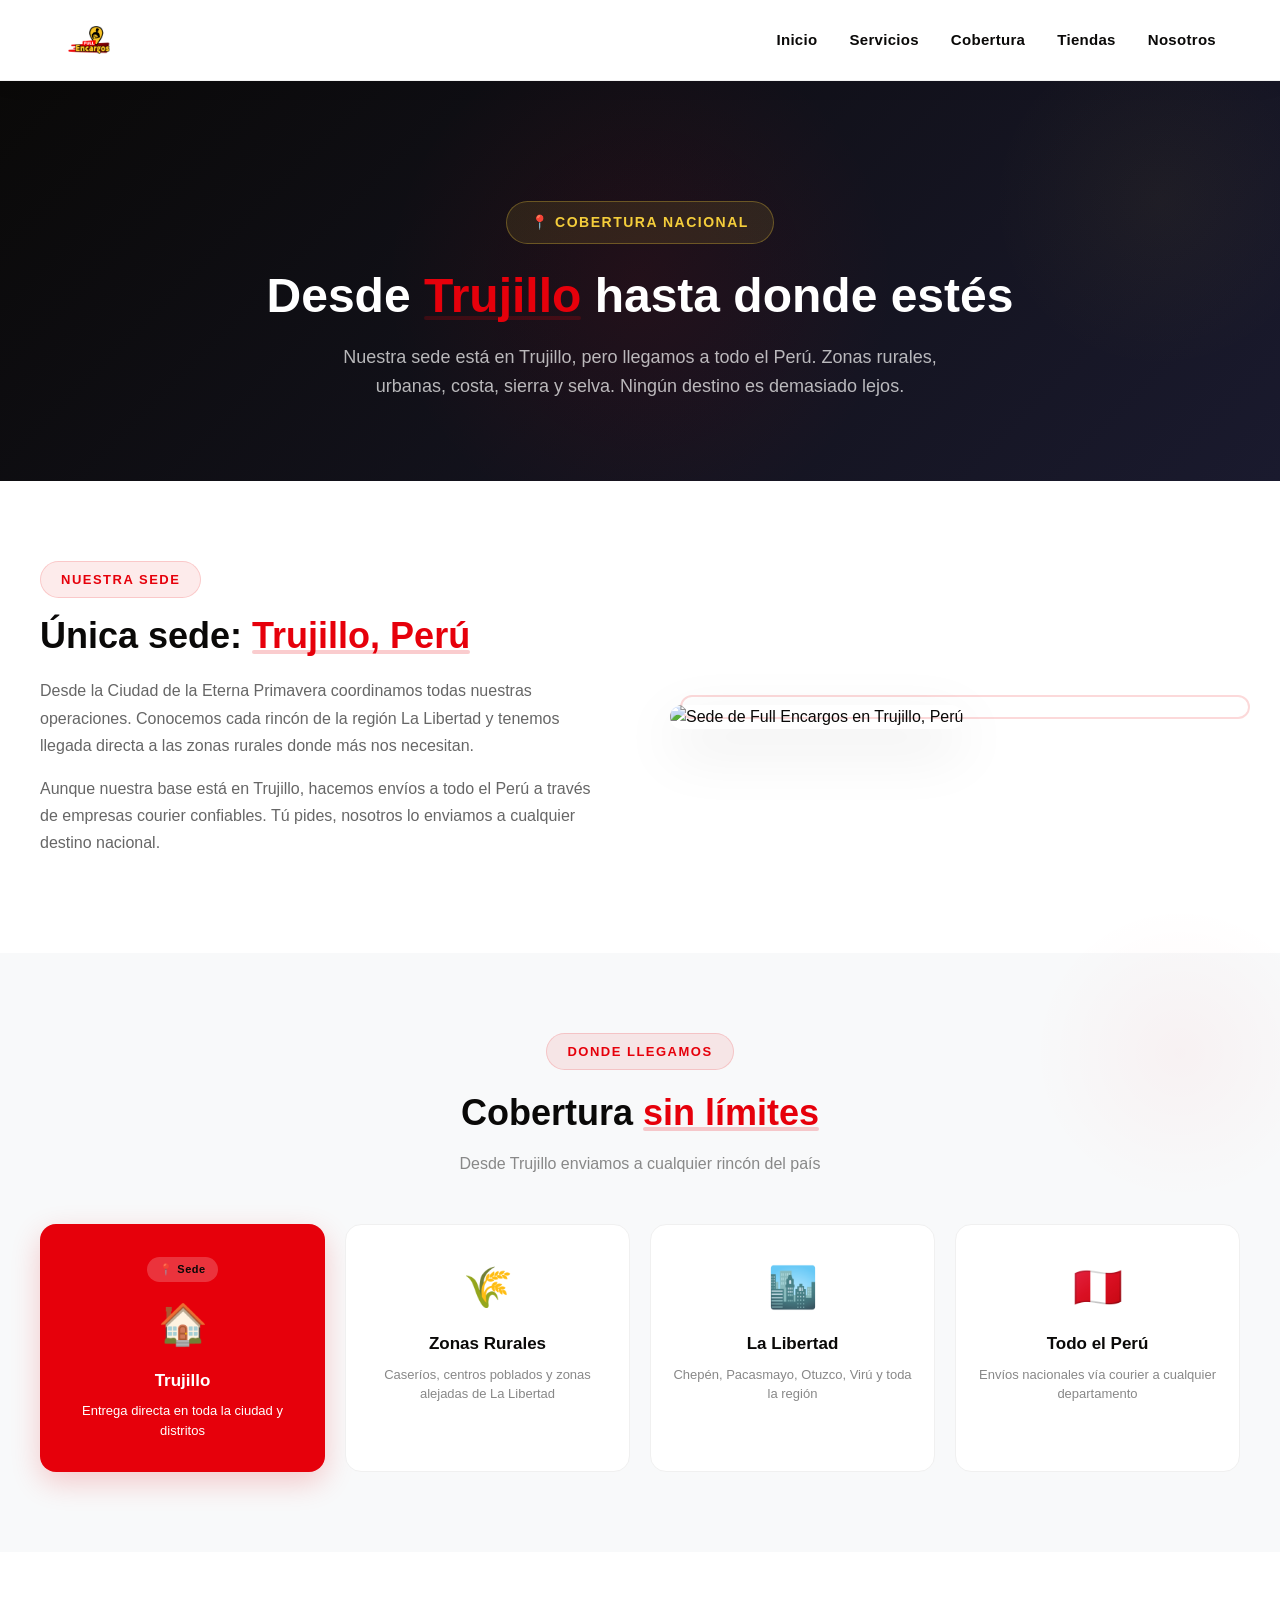
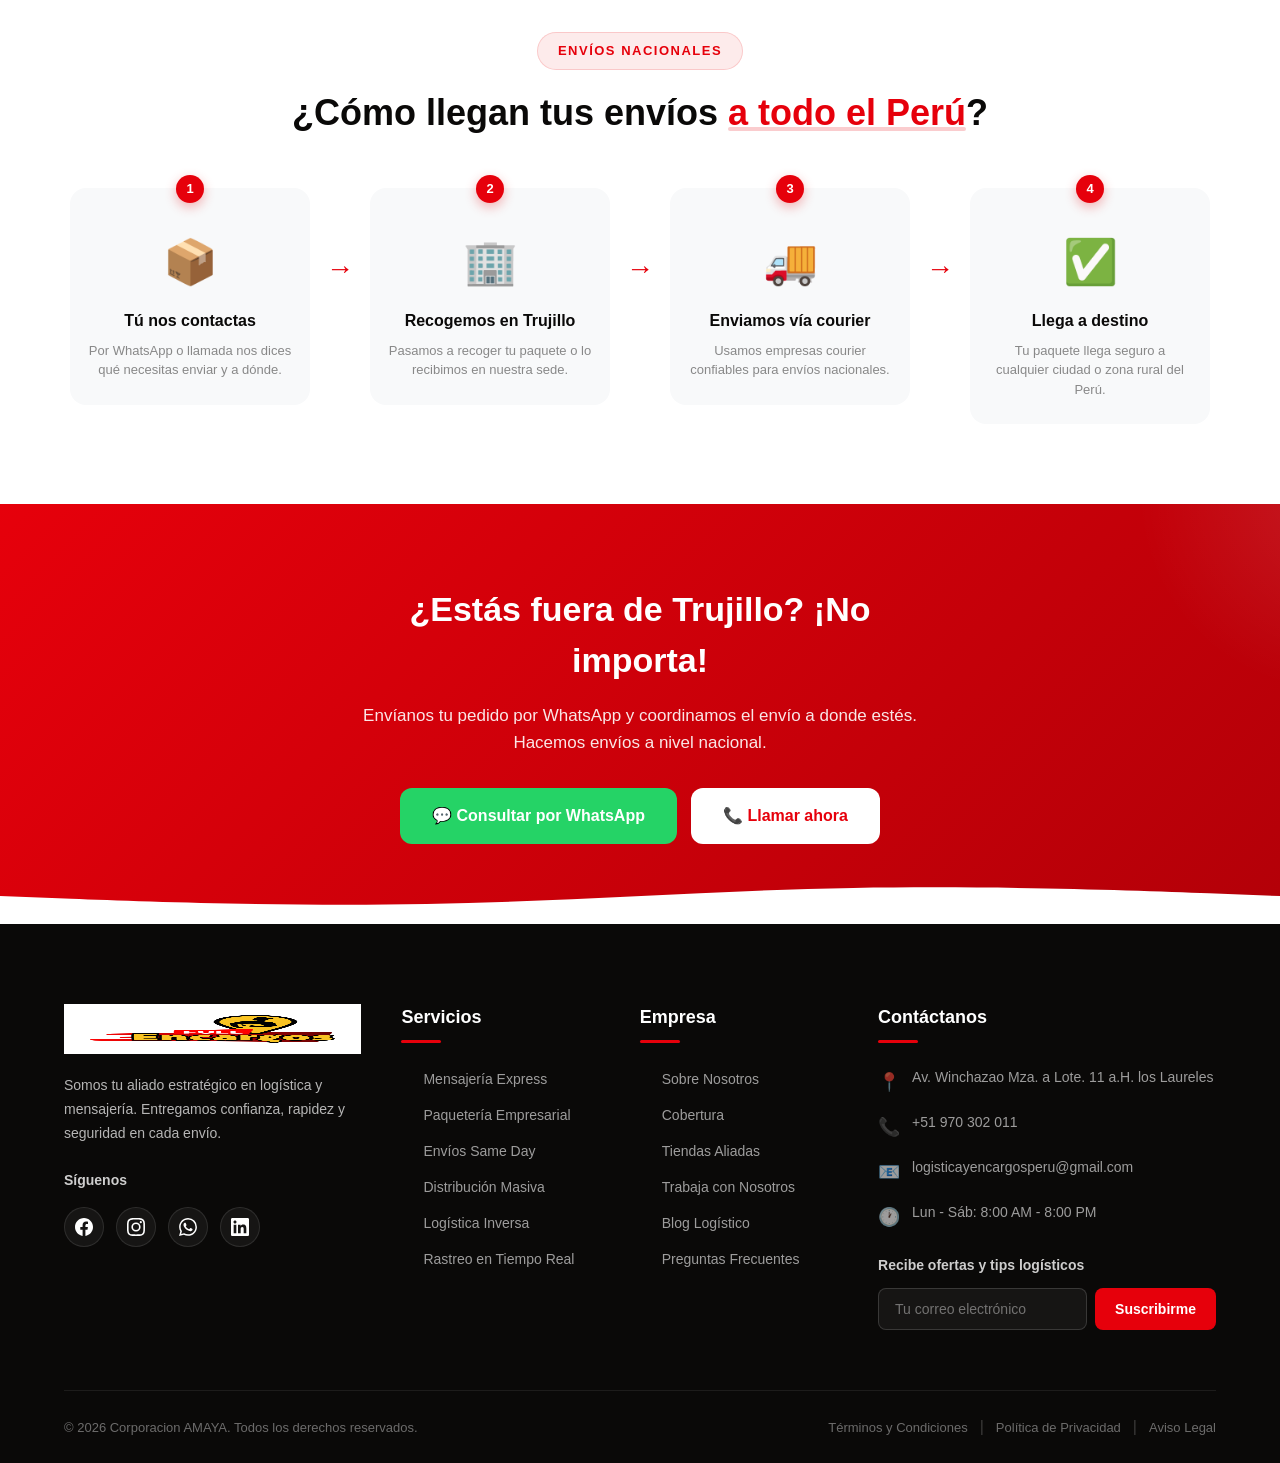
==== cobertura.html @ 407113c0 "actualizacion 2" ====
<!DOCTYPE html>
<html lang="es">
<head>
    <meta charset="UTF-8">
    <meta name="viewport" content="width=device-width, initial-scale=1.0">
    <meta name="description" content="Cobertura de Full Encargos - Envíos a todo el Perú desde Trujillo. Llegamos a zonas rurales y todo el territorio nacional.">
    <title>Cobertura - Full Encargos | Envíos a Todo el Perú</title>
    <link rel="stylesheet" href="css/header.css">
    <link rel="stylesheet" href="cobertura/cobertura.css">
    <link rel="stylesheet" href="css/footer.css">

</head>
<body>
    <!-- Header -->
    <header class="main-header" role="banner">
        <div class="header-container">
            
            <div class="logo-area">
                <a href="/" aria-label="Ir a la página de inicio de Full Encargos">
                    <img src="img/full encargos.png" 
                         alt="Full Encargos Logística" 
                         class="logo-img"
                         width="150"
                         height="50"
                         loading="eager">
                </a>
            </div>

            <nav class="nav-navigation" id="navNavigation" role="navigation" aria-label="Menú principal">
                <ul class="nav-list">
                    <li><a href="#inicio" class="nav-link">Inicio</a></li>
                    <li><a href="servicios.html" class="nav-link">Servicios</a></li>
                    <li><a href="cobertura.html" class="nav-link">Cobertura</a></li>
                    <li><a href="tienda.html" class="nav-link">Tiendas</a></li>
                    <li><a href="nosotros.html" class="nav-link">Nosotros</a></li>
                   
                </ul>
            </nav>

            <button class="mobile-toggle" 
                    id="mobileToggle" 
                    aria-label="Abrir menú de navegación"
                    aria-expanded="false"
                    aria-controls="navNavigation"
                    type="button">
                <span class="bar" aria-hidden="true"></span>
                <span class="bar" aria-hidden="true"></span>
                <span class="bar" aria-hidden="true"></span>
                <span class="sr-only">Menú</span>
            </button>

        </div>
    </header>

    <main>
        <!-- Hero de Cobertura -->
        <section class="coverage-hero">
            <div class="coverage-hero-container">
                <span class="coverage-hero-badge">📍 Cobertura Nacional</span>
                <h1 class="coverage-hero-title">
                    Desde <span class="text-highlight">Trujillo</span> hasta donde estés
                </h1>
                <p class="coverage-hero-subtitle">
                    Nuestra sede está en Trujillo, pero llegamos a todo el Perú. 
                    Zonas rurales, urbanas, costa, sierra y selva. Ningún destino es demasiado lejos.
                </p>
            </div>
        </section>

        <!-- Sede Principal -->
        <section class="headquarters">
            <div class="headquarters-container">
                <div class="headquarters-content">
                    <span class="section-badge">Nuestra Sede</span>
                    <h2>Única sede: <span class="text-highlight">Trujillo, Perú</span></h2>
                    <p>
                        Desde la Ciudad de la Eterna Primavera coordinamos todas nuestras operaciones. 
                        Conocemos cada rincón de la región La Libertad y tenemos llegada directa a las zonas 
                        rurales donde más nos necesitan.
                    </p>
                    <p>
                        Aunque nuestra base está en Trujillo, hacemos envíos a todo el Perú a través de 
                        empresas courier confiables. Tú pides, nosotros lo enviamos a cualquier destino nacional.
                    </p>
                </div>
                <div class="headquarters-image">
                    <img src="img/trujillo-sede.jpg" alt="Sede de Full Encargos en Trujillo, Perú" loading="lazy">
                </div>
            </div>
        </section>

        <!-- Zonas de Cobertura -->
        <section class="coverage-zones">
            <div class="coverage-zones-container">
                <div class="section-header">
                    <span class="section-badge">Donde Llegamos</span>
                    <h2>Cobertura <span class="text-highlight">sin límites</span></h2>
                    <p class="section-subtitle">Desde Trujillo enviamos a cualquier rincón del país</p>
                </div>
                <div class="zones-grid">
                    <div class="zone-card featured">
                        <span class="zone-badge">📍 Sede</span>
                        <span class="zone-icon">🏠</span>
                        <div class="zone-name">Trujillo</div>
                        <div class="zone-desc">Entrega directa en toda la ciudad y distritos</div>
                    </div>
                    <div class="zone-card">
                        <span class="zone-icon">🌾</span>
                        <div class="zone-name">Zonas Rurales</div>
                        <div class="zone-desc">Caseríos, centros poblados y zonas alejadas de La Libertad</div>
                    </div>
                    <div class="zone-card">
                        <span class="zone-icon">🏙️</span>
                        <div class="zone-name">La Libertad</div>
                        <div class="zone-desc">Chepén, Pacasmayo, Otuzco, Virú y toda la región</div>
                    </div>
                    <div class="zone-card">
                        <span class="zone-icon">🇵🇪</span>
                        <div class="zone-name">Todo el Perú</div>
                        <div class="zone-desc">Envíos nacionales vía courier a cualquier departamento</div>
                    </div>
                </div>
            </div>
        </section>

        <!-- ¿Cómo enviamos a todo el Perú? -->
        <section class="how-we-ship">
            <div class="how-we-ship-container">
                <div class="section-header">
                    <span class="section-badge">Envíos Nacionales</span>
                    <h2>¿Cómo llegan tus envíos <span class="text-highlight">a todo el Perú</span>?</h2>
                </div>
                <div class="ship-process">
                    <div class="ship-step">
                        <div class="ship-step-number">1</div>
                        <span class="ship-step-icon">📦</span>
                        <h3>Tú nos contactas</h3>
                        <p>Por WhatsApp o llamada nos dices qué necesitas enviar y a dónde.</p>
                    </div>
                    <div class="ship-arrow">→</div>
                    <div class="ship-step">
                        <div class="ship-step-number">2</div>
                        <span class="ship-step-icon">🏢</span>
                        <h3>Recogemos en Trujillo</h3>
                        <p>Pasamos a recoger tu paquete o lo recibimos en nuestra sede.</p>
                    </div>
                    <div class="ship-arrow">→</div>
                    <div class="ship-step">
                        <div class="ship-step-number">3</div>
                        <span class="ship-step-icon">🚚</span>
                        <h3>Enviamos vía courier</h3>
                        <p>Usamos empresas courier confiables para envíos nacionales.</p>
                    </div>
                    <div class="ship-arrow">→</div>
                    <div class="ship-step">
                        <div class="ship-step-number">4</div>
                        <span class="ship-step-icon">✅</span>
                        <h3>Llega a destino</h3>
                        <p>Tu paquete llega seguro a cualquier ciudad o zona rural del Perú.</p>
                    </div>
                </div>
            </div>
        </section>

        <!-- CTA Final -->
        <section class="coverage-cta">
            <div class="coverage-cta-container">
                <h2>¿Estás fuera de Trujillo? ¡No importa!</h2>
                <p>
                    Envíanos tu pedido por WhatsApp y coordinamos el envío a donde estés. 
                    Hacemos envíos a nivel nacional.
                </p>
                <div class="coverage-cta-buttons">
                    <a href="https://wa.me/51999888777" class="cta-btn-whatsapp" target="_blank" rel="noopener">
                        💬 Consultar por WhatsApp
                    </a>
                    <a href="tel:+51999888777" class="cta-btn-light">
                        📞 Llamar ahora
                    </a>
                </div>
            </div>
        </section>
    </main>

    <footer class="main-footer" role="contentinfo">
    <!-- Onda decorativa superior -->
    <div class="footer-wave">
        <svg xmlns="http://www.w3.org/2000/svg" viewBox="0 0 1440 120" preserveAspectRatio="none">
            <path fill="var(--blanco-puro)" d="M0,64L80,69.3C160,75,320,85,480,80C640,75,800,53,960,48C1120,43,1280,53,1360,58.7L1440,64L1440,120L1360,120C1280,120,1120,120,960,120C800,120,640,120,480,120C320,120,160,120,80,120L0,120Z"></path>
        </svg>
    </div>

    <div class="footer-container">
        <!-- Grid principal del footer -->
        <div class="footer-grid">
            
            <!-- Columna 1: Marca y descripción -->
            <div class="footer-col footer-brand">
                <img src="img/full encargos.png" alt="Full Encargos Logística" class="footer-logo">
                <p class="footer-description">
                    Somos tu aliado estratégico en logística y mensajería. Entregamos confianza, rapidez y seguridad en cada envío.
                </p>
                
                <!-- Redes sociales -->
                <div class="footer-social">
                    <h4 class="footer-social-title">Síguenos</h4>
                    <div class="social-links">
                        <a href="#" class="social-link" aria-label="Facebook" target="_blank" rel="noopener">
                            <svg class="social-icon" viewBox="0 0 24 24" fill="currentColor">
                                <path d="M24 12.073c0-6.627-5.373-12-12-12s-12 5.373-12 12c0 5.99 4.388 10.954 10.125 11.854v-8.385H7.078v-3.47h3.047V9.43c0-3.007 1.792-4.669 4.533-4.669 1.312 0 2.686.235 2.686.235v2.953H15.83c-1.491 0-1.956.925-1.956 1.874v2.25h3.328l-.532 3.47h-2.796v8.385C19.612 23.027 24 18.062 24 12.073z"/>
                            </svg>
                        </a>
                        <a href="#" class="social-link" aria-label="Instagram" target="_blank" rel="noopener">
                            <svg class="social-icon" viewBox="0 0 24 24" fill="currentColor">
                                <path d="M12 2.163c3.204 0 3.584.012 4.85.07 3.252.148 4.771 1.691 4.919 4.919.058 1.265.069 1.645.069 4.849 0 3.205-.012 3.584-.069 4.849-.149 3.225-1.664 4.771-4.919 4.919-1.266.058-1.644.07-4.85.07-3.204 0-3.584-.012-4.849-.07-3.26-.149-4.771-1.699-4.919-4.92-.058-1.265-.07-1.644-.07-4.849 0-3.204.013-3.583.07-4.849.149-3.227 1.664-4.771 4.919-4.919 1.266-.057 1.645-.069 4.849-.069zM12 0C8.741 0 8.333.014 7.053.072 2.695.272.273 2.69.073 7.052.014 8.333 0 8.741 0 12c0 3.259.014 3.668.072 4.948.2 4.358 2.618 6.78 6.98 6.98C8.333 23.986 8.741 24 12 24c3.259 0 3.668-.014 4.948-.072 4.354-.2 6.782-2.618 6.979-6.98.059-1.28.073-1.689.073-4.948 0-3.259-.014-3.667-.072-4.947-.196-4.354-2.617-6.78-6.979-6.98C15.668.014 15.259 0 12 0zm0 5.838a6.162 6.162 0 100 12.324 6.162 6.162 0 000-12.324zM12 16a4 4 0 110-8 4 4 0 010 8zm6.406-11.845a1.44 1.44 0 100 2.881 1.44 1.44 0 000-2.881z"/>
                            </svg>
                        </a>
                        <a href="#" class="social-link" aria-label="WhatsApp" target="_blank" rel="noopener">
                            <svg class="social-icon" viewBox="0 0 24 24" fill="currentColor">
                                <path d="M17.472 14.382c-.297-.149-1.758-.867-2.03-.967-.273-.099-.471-.148-.67.15-.197.297-.767.966-.94 1.164-.173.199-.347.223-.644.075-.297-.15-1.255-.463-2.39-1.475-.883-.788-1.48-1.761-1.653-2.059-.173-.297-.018-.458.13-.606.134-.133.298-.347.446-.52.149-.174.198-.298.298-.497.099-.198.05-.371-.025-.52-.075-.149-.669-1.612-.916-2.207-.242-.579-.487-.5-.669-.51-.173-.008-.371-.01-.57-.01-.198 0-.52.074-.792.372-.272.297-1.04 1.016-1.04 2.479 0 1.462 1.065 2.875 1.213 3.074.149.198 2.096 3.2 5.077 4.487.709.306 1.262.489 1.694.625.712.227 1.36.195 1.871.118.571-.085 1.758-.719 2.006-1.413.248-.694.248-1.289.173-1.413-.074-.124-.272-.198-.57-.347m-5.421 7.403h-.004a9.87 9.87 0 01-5.031-1.378l-.361-.214-3.741.982.998-3.648-.235-.374a9.86 9.86 0 01-1.51-5.26c.001-5.45 4.436-9.884 9.888-9.884 2.64 0 5.122 1.03 6.988 2.898a9.825 9.825 0 012.893 6.994c-.003 5.45-4.437 9.884-9.885 9.884m8.413-18.297A11.815 11.815 0 0012.05 0C5.495 0 .16 5.335.157 11.892c0 2.096.547 4.142 1.588 5.945L.057 24l6.305-1.654a11.882 11.882 0 005.683 1.448h.005c6.554 0 11.89-5.335 11.893-11.893a11.821 11.821 0 00-3.48-8.413z"/>
                            </svg>
                        </a>
                        <a href="#" class="social-link" aria-label="LinkedIn" target="_blank" rel="noopener">
                            <svg class="social-icon" viewBox="0 0 24 24" fill="currentColor">
                                <path d="M20.447 20.452h-3.554v-5.569c0-1.328-.027-3.037-1.852-3.037-1.853 0-2.136 1.445-2.136 2.939v5.667H9.351V9h3.414v1.561h.046c.477-.9 1.637-1.85 3.37-1.85 3.601 0 4.267 2.37 4.267 5.455v6.286zM5.337 7.433c-1.144 0-2.063-.926-2.063-2.065 0-1.138.92-2.063 2.063-2.063 1.14 0 2.064.925 2.064 2.063 0 1.139-.925 2.065-2.064 2.065zm1.782 13.019H3.555V9h3.564v11.452zM22.225 0H1.771C.792 0 0 .774 0 1.729v20.542C0 23.227.792 24 1.771 24h20.451C23.2 24 24 23.227 24 22.271V1.729C24 .774 23.2 0 22.222 0h.003z"/>
                            </svg>
                        </a>
                    </div>
                </div>
            </div>

            <!-- Columna 2: Servicios -->
            <div class="footer-col">
                <h3 class="footer-heading">Servicios</h3>
                <ul class="footer-links">
                    <li><a href="#servicios">Mensajería Express</a></li>
                    <li><a href="#servicios">Paquetería Empresarial</a></li>
                    <li><a href="#servicios">Envíos Same Day</a></li>
                    <li><a href="#servicios">Distribución Masiva</a></li>
                    <li><a href="#servicios">Logística Inversa</a></li>
                    <li><a href="#servicios">Rastreo en Tiempo Real</a></li>
                </ul>
            </div>

            <!-- Columna 3: Empresa -->
            <div class="footer-col">
                <h3 class="footer-heading">Empresa</h3>
                <ul class="footer-links">
                    <li><a href="#nosotros">Sobre Nosotros</a></li>
                    <li><a href="#cobertura">Cobertura</a></li>
                    <li><a href="#tiendas">Tiendas Aliadas</a></li>
                    <li><a href="#">Trabaja con Nosotros</a></li>
                    <li><a href="#">Blog Logístico</a></li>
                    <li><a href="#">Preguntas Frecuentes</a></li>
                </ul>
            </div>

            <!-- Columna 4: Contacto -->
            <div class="footer-col footer-contact">
                <h3 class="footer-heading">Contáctanos</h3>
                <ul class="footer-contact-list">
                    <li>
                        <span class="contact-icon">📍</span>
                        <span>
Av. Winchazao Mza. a Lote. 11 a.H. los Laureles</span>
                    </li>
                    <li>
                        <span class="contact-icon">📞</span>
                        <a href="tel:+51999888777">+51  970 302 011</a>
                    </li>
                    <li>
                        <span class="contact-icon">📧</span>
                        <a href="mailto:logisticayencargosperu@gmail.com">logisticayencargosperu@gmail.com</a>
                    </li>
                    <li>
                        <span class="contact-icon">🕐</span>
                        <span>Lun - Sáb: 8:00 AM - 8:00 PM</span>
                    </li>
                </ul>
                
                <!-- Newsletter -->
                <div class="footer-newsletter">
                    <h4>Recibe ofertas y tips logísticos</h4>
                    <form class="newsletter-form" id="newsletterForm">
                        <input type="email" placeholder="Tu correo electrónico" required>
                        <button type="submit">Suscribirme</button>
                    </form>
                </div>
            </div>
        </div>

        <!-- Barra inferior -->
        <div class="footer-bottom">
            <div class="footer-bottom-content">
                <p>&copy; 2026 Corporacion AMAYA. Todos los derechos reservados.</p>
                <div class="footer-bottom-links">
                    <a href="#">Términos y Condiciones</a>
                    <span class="separator">|</span>
                    <a href="#">Política de Privacidad</a>
                    <span class="separator">|</span>
                    <a href="#">Aviso Legal</a>
                </div>
            </div>
        </div>
    </div>
</footer>

    <script src="js/header.js"></script>
</body>
</html>
---- css/header.css ----
/* =============================================
   PALETA CORPORATIVA FULL ENCARGOS
   ============================================= */
:root {
    --rojo-vibrante: #E6000B;
    --rojo-oscuro: #CC0009;
    --amarillo-logo: #F4CD3B;
    --negro-industrial: #0A0908;
    --blanco-puro: #FFFFFF;
    --gris-suave: #F8F9FA;
    --gris-medio: #E9ECEF;
    
    /* Sombras */
    --sombra-suave: 0 4px 20px rgba(10, 9, 8, 0.05);
    --sombra-media: 0 8px 30px rgba(10, 9, 8, 0.12);
    --sombra-boton: 0 4px 12px rgba(230, 0, 11, 0.2);
    
    /* Transiciones */
    --transicion-suave: all 0.3s cubic-bezier(0.25, 0.8, 0.25, 1);
    
    /* Layout */
    --header-height: 80px;
    --contenedor-max: 1300px;
    --padding-lateral: 24px;
}

/* =============================================
   RESET Y ESTILOS BASE
   ============================================= */
*, *::before, *::after {
    margin: 0;
    padding: 0;
    box-sizing: border-box;
}

body {
    font-family: 'Helvetica Neue', -apple-system, BlinkMacSystemFont, 'Segoe UI', Arial, sans-serif;
    line-height: 1.5;
    -webkit-font-smoothing: antialiased;
    -moz-osx-font-smoothing: grayscale;
}

/* =============================================
   HEADER PRINCIPAL
   ============================================= */
.main-header {
    background-color: rgba(255, 255, 255, 0.95);
    width: 100%;
    position: sticky;
    top: 0;
    z-index: 1000;
    box-shadow: var(--sombra-suave);
    border-bottom: 1px solid rgba(10, 9, 8, 0.05);
    backdrop-filter: blur(10px);
    -webkit-backdrop-filter: blur(10px);
    transition: box-shadow 0.3s ease;
}

.main-header.header-scrolled {
    box-shadow: var(--sombra-media);
}

.header-container {
    max-width: var(--contenedor-max);
    margin: 0 auto;
    padding: 0 var(--padding-lateral);
    height: var(--header-height);
    display: flex;
    justify-content: space-between;
    align-items: center;
    gap: 24px;
}

/* =============================================
   ÁREA DEL LOGO
   ============================================= */
.logo-area {
    display: flex;
    align-items: center;
    height: 100%;
    flex-shrink: 0;
}

.logo-area a {
    display: flex;
    align-items: center;
    text-decoration: none;
}

.logo-img {
    display: block;
    max-height: 55px;
    width: auto;
    object-fit: contain;
    transition: transform 0.3s ease;
    will-change: transform;
}

.logo-img:hover {
    transform: scale(1.05);
}

.logo-img:active {
    transform: scale(0.98);
}

/* =============================================
   NAVEGACIÓN PRINCIPAL
   ============================================= */
.nav-navigation {
    display: flex;
    align-items: center;
}

.nav-list {
    display: flex;
    align-items: center;
    list-style: none;
    gap: 32px;
    margin: 0;
    padding: 0;
}

.nav-link {
    color: var(--negro-industrial);
    text-decoration: none;
    font-size: 15px;
    font-weight: 600;
    letter-spacing: 0.3px;
    position: relative;
    padding: 8px 0;
    transition: color 0.3s ease;
    white-space: nowrap;
}

.nav-link::after {
    content: '';
    position: absolute;
    bottom: 0;
    left: 50%;
    width: 0;
    height: 2px;
    background-color: var(--rojo-vibrante);
    transition: all 0.3s ease;
    transform: translateX(-50%);
}

.nav-link:hover {
    color: var(--rojo-vibrante);
}

.nav-link:hover::after,
.nav-link:focus-visible::after {
    width: 100%;
}

.nav-link.active {
    color: var(--rojo-vibrante);
}

.nav-link.active::after {
    width: 100%;
}

/* =============================================
   BOTÓN DE CONTACTO
   ============================================= */
.nav-btn {
    background-color: var(--negro-industrial);
    color: var(--blanco-puro);
    text-decoration: none;
    font-size: 14px;
    font-weight: 700;
    padding: 12px 24px;
    border-radius: 6px;
    border: 2px solid var(--negro-industrial);
    transition: all 0.3s ease;
    text-transform: uppercase;
    letter-spacing: 0.5px;
    white-space: nowrap;
    cursor: pointer;
    position: relative;
    overflow: hidden;
}

.nav-btn:hover {
    background-color: var(--rojo-vibrante);
    border-color: var(--rojo-vibrante);
    box-shadow: var(--sombra-boton);
    transform: translateY(-2px);
}

.nav-btn:active {
    transform: translateY(0);
    background-color: var(--rojo-oscuro);
    border-color: var(--rojo-oscuro);
}

/* =============================================
   BOTÓN HAMBURGUESA (MÓVILES)
   ============================================= */
.mobile-toggle {
    display: none;
    flex-direction: column;
    justify-content: center;
    align-items: center;
    width: 44px;
    height: 44px;
    background: transparent;
    border: 2px solid transparent;
    border-radius: 8px;
    cursor: pointer;
    z-index: 1100;
    padding: 8px;
    transition: all 0.2s ease;
}

.mobile-toggle:hover {
    background-color: var(--gris-suave);
    border-color: var(--gris-medio);
}

.mobile-toggle:focus-visible {
    outline: 2px solid var(--rojo-vibrante);
    outline-offset: 2px;
}

.mobile-toggle .bar {
    width: 24px;
    height: 2.5px;
    background-color: var(--negro-industrial);
    border-radius: 2px;
    transition: all 0.3s ease;
    margin: 2px 0;
    transform-origin: center;
}

/* Animación hamburguesa → X */
.mobile-toggle[aria-expanded="true"] .bar:nth-child(1) {
    transform: translateY(7px) rotate(45deg);
    background-color: var(--rojo-vibrante);
}

.mobile-toggle[aria-expanded="true"] .bar:nth-child(2) {
    opacity: 0;
    transform: scale(0);
}

.mobile-toggle[aria-expanded="true"] .bar:nth-child(3) {
    transform: translateY(-7px) rotate(-45deg);
    background-color: var(--rojo-vibrante);
}

/* Ocultar texto para lectores de pantalla */
.sr-only {
    position: absolute;
    width: 1px;
    height: 1px;
    padding: 0;
    margin: -1px;
    overflow: hidden;
    clip: rect(0, 0, 0, 0);
    white-space: nowrap;
    border: 0;
}

/* =============================================
   OVERLAY PARA MENÚ MÓVIL
   ============================================= */
.nav-overlay {
    display: none;
    position: fixed;
    top: 0;
    left: 0;
    width: 100%;
    height: 100%;
    background-color: rgba(10, 9, 8, 0.5);
    z-index: 999;
    opacity: 0;
    transition: opacity 0.3s ease;
}

.nav-overlay.active {
    display: block;
    opacity: 1;
}

/* =============================================
   ESTILOS DE FOCO PARA ACCESIBILIDAD
   ============================================= */
.nav-link:focus-visible,
.nav-btn:focus-visible,
.mobile-toggle:focus-visible,
.logo-area a:focus-visible {
    outline: 2px solid var(--rojo-vibrante);
    outline-offset: 2px;
    border-radius: 4px;
}

/* =============================================
   MEDIA QUERIES
   ============================================= */
@media (max-width: 992px) {
    .header-container {
        padding: 0 20px;
    }
    
    .mobile-toggle {
        display: flex;
    }

    .nav-navigation {
        position: fixed;
        top: 0;
        right: -100%;
        width: 80%;
        max-width: 360px;
        height: 100vh;
        height: 100dvh;
        background-color: var(--blanco-puro);
        box-shadow: var(--sombra-media);
        padding: calc(var(--header-height) + 20px) 40px 40px;
        transition: right 0.4s cubic-bezier(0.25, 0.8, 0.25, 1);
        overflow-y: auto;
        z-index: 1050;
    }

    .nav-navigation.active {
        right: 0;
    }

    .nav-list {
        flex-direction: column;
        align-items: stretch;
        gap: 24px;
        width: 100%;
    }

    .nav-link {
        font-size: 18px;
        width: 100%;
        padding: 12px 0;
        border-bottom: 1px solid var(--gris-medio);
    }

    .nav-link:last-of-type {
        border-bottom: none;
    }

    .nav-btn {
        display: block;
        width: 100%;
        text-align: center;
        padding: 16px;
        font-size: 16px;
        margin-top: 8px;
    }
}

@media (max-width: 480px) {
    :root {
        --header-height: 64px;
        --padding-lateral: 16px;
    }
    
    .logo-img {
        max-height: 40px;
    }
    
    .nav-navigation {
        width: 100%;
        max-width: 100%;
    }
    
    .nav-btn {
        padding: 14px;
        font-size: 15px;
    }
}

/* =============================================
   PREFERENCIAS DE MOVIMIENTO REDUCIDO
   ============================================= */
@media (prefers-reduced-motion: reduce) {
    *,
    *::before,
    *::after {
        animation-duration: 0.01ms !important;
        animation-iteration-count: 1 !important;
        transition-duration: 0.01ms !important;
    }
}

/* =============================================
   IMPRESIÓN
   ============================================= */
@media print {
    .main-header {
        position: static;
        box-shadow: none;
        border-bottom: 2px solid var(--negro-industrial);
    }
    
    .mobile-toggle,
    .nav-overlay {
        display: none !important;
    }
}
---- cobertura/cobertura.css ----
/* =============================================
   COBERTURA.CSS - Estilos para cobertura.html
   Full Encargos - Desde Trujillo a todo el Perú
   ============================================= */

:root {
    --rojo-vibrante: #E6000B;
    --rojo-oscuro: #CC0009;
    --amarillo-logo: #F4CD3B;
    --negro-industrial: #0A0908;
    --blanco-puro: #FFFFFF;
    --gris-suave: #F8F9FA;
    --gris-medio: #E9ECEF;
    --contenedor-max: 1200px;
    --sombra-suave: 0 4px 20px rgba(10, 9, 8, 0.05);
    --sombra-media: 0 8px 30px rgba(10, 9, 8, 0.12);
}

*, *::before, *::after {
    margin: 0;
    padding: 0;
    box-sizing: border-box;
}

body {
    font-family: 'Helvetica Neue', -apple-system, BlinkMacSystemFont, 'Segoe UI', Arial, sans-serif;
    line-height: 1.5;
    color: var(--negro-industrial);
    overflow-x: hidden;
}

/* =============================================
   HERO DE COBERTURA
   ============================================= */
.coverage-hero {
    background: linear-gradient(135deg, #0A0908 0%, #1a1a2e 100%);
    padding: 120px 24px 80px;
    text-align: center;
    position: relative;
    overflow: hidden;
}

.coverage-hero::before {
    content: '';
    position: absolute;
    bottom: -100px;
    left: 50%;
    transform: translateX(-50%);
    width: 600px;
    height: 600px;
    background: radial-gradient(circle, rgba(230, 0, 11, 0.08) 0%, transparent 60%);
    border-radius: 50%;
    pointer-events: none;
}

.coverage-hero::after {
    content: '';
    position: absolute;
    top: -80px;
    right: -80px;
    width: 400px;
    height: 400px;
    background: radial-gradient(circle, rgba(244, 205, 59, 0.04) 0%, transparent 60%);
    border-radius: 50%;
    pointer-events: none;
}

.coverage-hero-container {
    max-width: 800px;
    margin: 0 auto;
    position: relative;
    z-index: 1;
}

.coverage-hero-badge {
    display: inline-block;
    background: rgba(244, 205, 59, 0.1);
    border: 1px solid rgba(244, 205, 59, 0.3);
    color: #F4CD3B;
    padding: 10px 24px;
    border-radius: 50px;
    font-size: 14px;
    font-weight: 700;
    text-transform: uppercase;
    letter-spacing: 1.5px;
    margin-bottom: 24px;
    animation: fadeInDown 0.6s ease;
}

@keyframes fadeInDown {
    from {
        opacity: 0;
        transform: translateY(-20px);
    }
    to {
        opacity: 1;
        transform: translateY(0);
    }
}

.coverage-hero-title {
    font-size: clamp(30px, 5vw, 48px);
    font-weight: 900;
    color: #FFFFFF;
    margin-bottom: 20px;
    line-height: 1.15;
    animation: fadeInUp 0.8s ease;
}

@keyframes fadeInUp {
    from {
        opacity: 0;
        transform: translateY(30px);
    }
    to {
        opacity: 1;
        transform: translateY(0);
    }
}

.text-highlight {
    color: #E6000B;
    position: relative;
}

.text-highlight::after {
    content: '';
    position: absolute;
    bottom: 2px;
    left: 0;
    width: 100%;
    height: 4px;
    background: rgba(230, 0, 11, 0.2);
    border-radius: 2px;
}

.coverage-hero-subtitle {
    font-size: 18px;
    color: rgba(255, 255, 255, 0.7);
    line-height: 1.6;
    max-width: 600px;
    margin: 0 auto;
    animation: fadeInUp 1s ease;
}

/* =============================================
   SEDE PRINCIPAL
   ============================================= */
.headquarters {
    padding: 80px 24px;
    background: #FFFFFF;
}

.headquarters-container {
    max-width: var(--contenedor-max);
    margin: 0 auto;
    display: grid;
    grid-template-columns: 1fr 1fr;
    gap: 60px;
    align-items: center;
}

.section-badge {
    display: inline-block;
    background: rgba(230, 0, 11, 0.08);
    color: #E6000B;
    padding: 8px 20px;
    border-radius: 50px;
    font-size: 13px;
    font-weight: 700;
    text-transform: uppercase;
    letter-spacing: 1.5px;
    margin-bottom: 16px;
    border: 1px solid rgba(230, 0, 11, 0.15);
}

.headquarters-content h2 {
    font-size: clamp(26px, 4vw, 36px);
    font-weight: 800;
    color: #0A0908;
    margin-bottom: 20px;
    line-height: 1.2;
}

.headquarters-content p {
    font-size: 16px;
    color: #666;
    line-height: 1.7;
    margin-bottom: 16px;
}

.headquarters-image {
    position: relative;
}

.headquarters-image::before {
    content: '';
    position: absolute;
    top: -10px;
    right: -10px;
    width: 100%;
    height: 100%;
    border: 2px solid rgba(230, 0, 11, 0.15);
    border-radius: 20px;
    z-index: 0;
}

.headquarters-image img {
    width: 100%;
    border-radius: 20px;
    box-shadow: 0 20px 60px rgba(0, 0, 0, 0.1);
    position: relative;
    z-index: 1;
    transition: transform 0.3s ease;
}

.headquarters-image img:hover {
    transform: scale(1.02);
}

/* =============================================
   ZONAS DE COBERTURA
   ============================================= */
.coverage-zones {
    padding: 80px 24px;
    background: #F8F9FA;
    position: relative;
}

.coverage-zones::before {
    content: '';
    position: absolute;
    top: -50px;
    right: -50px;
    width: 300px;
    height: 300px;
    background: radial-gradient(circle, rgba(230, 0, 11, 0.03) 0%, transparent 70%);
    border-radius: 50%;
    pointer-events: none;
}

.coverage-zones-container {
    max-width: var(--contenedor-max);
    margin: 0 auto;
}

.section-header {
    text-align: center;
    margin-bottom: 48px;
}

.section-header h2 {
    font-size: clamp(28px, 4vw, 36px);
    font-weight: 800;
    color: #0A0908;
    margin-bottom: 12px;
}

.section-subtitle {
    font-size: 16px;
    color: #888;
}

.zones-grid {
    display: grid;
    grid-template-columns: repeat(4, 1fr);
    gap: 20px;
}

.zone-card {
    background: #FFFFFF;
    padding: 32px 20px;
    border-radius: 16px;
    text-align: center;
    transition: all 0.3s cubic-bezier(0.25, 0.8, 0.25, 1);
    border: 1px solid #f0f0f0;
    position: relative;
    overflow: hidden;
}

.zone-card::before {
    content: '';
    position: absolute;
    top: 0;
    left: 0;
    right: 0;
    height: 3px;
    background: linear-gradient(90deg, transparent, #E6000B, transparent);
    opacity: 0;
    transition: opacity 0.3s ease;
}

.zone-card:hover {
    transform: translateY(-8px);
    box-shadow: 0 20px 50px rgba(0, 0, 0, 0.1);
    border-color: transparent;
}

.zone-card:hover::before {
    opacity: 1;
}

.zone-card.featured {
    background: #E6000B;
    border: none;
    box-shadow: 0 10px 30px rgba(230, 0, 11, 0.2);
}

.zone-card.featured:hover {
    box-shadow: 0 20px 50px rgba(230, 0, 11, 0.3);
}

.zone-card.featured .zone-name,
.zone-card.featured .zone-desc {
    color: #FFFFFF;
}

.zone-badge {
    display: inline-block;
    background: rgba(255, 255, 255, 0.2);
    padding: 4px 12px;
    border-radius: 50px;
    font-size: 11px;
    font-weight: 600;
    margin-bottom: 12px;
    letter-spacing: 0.5px;
}

.zone-icon {
    font-size: 40px;
    display: block;
    margin-bottom: 14px;
    transition: transform 0.3s ease;
}

.zone-card:hover .zone-icon {
    transform: scale(1.15);
}

.zone-name {
    font-size: 17px;
    font-weight: 700;
    color: #0A0908;
    margin-bottom: 8px;
}

.zone-desc {
    font-size: 13px;
    color: #888;
    line-height: 1.5;
}

/* =============================================
   ¿CÓMO ENVIAMOS?
   ============================================= */
.how-we-ship {
    padding: 80px 24px;
    background: #FFFFFF;
    position: relative;
}

.how-we-ship-container {
    max-width: var(--contenedor-max);
    margin: 0 auto;
}

.ship-process {
    display: flex;
    align-items: flex-start;
    justify-content: center;
    gap: 16px;
    margin-top: 48px;
}

.ship-step {
    flex: 1;
    max-width: 240px;
    text-align: center;
    padding: 32px 16px 24px;
    background: #F8F9FA;
    border-radius: 16px;
    position: relative;
    transition: all 0.3s ease;
    border: 1px solid transparent;
}

.ship-step:hover {
    background: #FFFFFF;
    transform: translateY(-5px);
    box-shadow: 0 15px 40px rgba(0, 0, 0, 0.08);
    border-color: rgba(230, 0, 11, 0.1);
}

.ship-step-number {
    position: absolute;
    top: -14px;
    left: 50%;
    transform: translateX(-50%);
    width: 28px;
    height: 28px;
    background: #E6000B;
    color: #FFFFFF;
    border-radius: 50%;
    display: flex;
    align-items: center;
    justify-content: center;
    font-weight: 800;
    font-size: 13px;
    box-shadow: 0 4px 12px rgba(230, 0, 11, 0.3);
}

.ship-step-icon {
    font-size: 44px;
    display: block;
    margin-bottom: 14px;
    margin-top: 8px;
    transition: transform 0.3s ease;
}

.ship-step:hover .ship-step-icon {
    transform: scale(1.1);
}

.ship-step h3 {
    font-size: 16px;
    font-weight: 700;
    color: #0A0908;
    margin-bottom: 8px;
}

.ship-step p {
    font-size: 13px;
    color: #888;
    line-height: 1.5;
}

.ship-arrow {
    display: flex;
    align-items: center;
    padding-top: 60px;
    font-size: 28px;
    color: #E6000B;
    font-weight: 700;
    flex-shrink: 0;
    animation: arrow-pulse 2s infinite;
}

@keyframes arrow-pulse {
    0%, 100% { opacity: 0.5; transform: translateX(0); }
    50% { opacity: 1; transform: translateX(5px); }
}

/* =============================================
   CTA FINAL
   ============================================= */
.coverage-cta {
    padding: 80px 24px;
    background: linear-gradient(135deg, #E6000B 0%, #b30008 100%);
    text-align: center;
    position: relative;
    overflow: hidden;
}

.coverage-cta::before {
    content: '';
    position: absolute;
    top: -50%;
    right: -20%;
    width: 400px;
    height: 400px;
    background: radial-gradient(circle, rgba(255, 255, 255, 0.1) 0%, transparent 70%);
    border-radius: 50%;
    animation: cta-glow 3s infinite;
}

@keyframes cta-glow {
    0%, 100% { transform: scale(1); opacity: 0.3; }
    50% { transform: scale(1.5); opacity: 0; }
}

.coverage-cta-container {
    max-width: 600px;
    margin: 0 auto;
    position: relative;
    z-index: 1;
}

.coverage-cta h2 {
    font-size: clamp(26px, 4vw, 34px);
    font-weight: 800;
    color: #FFFFFF;
    margin-bottom: 16px;
}

.coverage-cta p {
    font-size: 17px;
    color: rgba(255, 255, 255, 0.9);
    margin-bottom: 32px;
    line-height: 1.6;
}

.coverage-cta-buttons {
    display: flex;
    gap: 14px;
    justify-content: center;
    flex-wrap: wrap;
}

.cta-btn-whatsapp {
    background: #25D366;
    color: #FFFFFF;
    padding: 16px 32px;
    border-radius: 12px;
    text-decoration: none;
    font-weight: 700;
    font-size: 16px;
    transition: all 0.3s ease;
    display: inline-flex;
    align-items: center;
    gap: 8px;
}

.cta-btn-whatsapp:hover {
    background: #1fb855;
    transform: translateY(-3px);
    box-shadow: 0 10px 30px rgba(37, 211, 102, 0.4);
}

.cta-btn-light {
    background: #FFFFFF;
    color: #E6000B;
    padding: 16px 32px;
    border-radius: 12px;
    text-decoration: none;
    font-weight: 700;
    font-size: 16px;
    transition: all 0.3s ease;
    display: inline-flex;
    align-items: center;
    gap: 8px;
}

.cta-btn-light:hover {
    transform: translateY(-3px);
    box-shadow: 0 10px 30px rgba(0, 0, 0, 0.2);
}

/* =============================================
   RESPONSIVE
   ============================================= */
@media (max-width: 992px) {
    .headquarters-container {
        grid-template-columns: 1fr;
        gap: 40px;
    }

    .headquarters-image {
        order: -1;
    }

    .headquarters-image::before {
        display: none;
    }

    .zones-grid {
        grid-template-columns: repeat(2, 1fr);
    }

    .ship-process {
        flex-wrap: wrap;
        gap: 24px;
    }

    .ship-step {
        max-width: calc(50% - 12px);
        flex: auto;
    }

    .ship-arrow {
        display: none;
    }
}

@media (max-width: 768px) {
    .coverage-hero {
        padding: 100px 20px 60px;
    }

    .zones-grid {
        grid-template-columns: 1fr;
        max-width: 400px;
        margin: 0 auto;
    }

    .ship-step {
        max-width: 100%;
    }

    .coverage-cta-buttons {
        flex-direction: column;
        align-items: center;
    }

    .cta-btn-whatsapp,
    .cta-btn-light {
        width: 100%;
        max-width: 320px;
        justify-content: center;
        text-align: center;
    }

    .headquarters-content h2 {
        font-size: 24px;
    }
}

@media (max-width: 480px) {
    .coverage-hero-title {
        font-size: 24px;
    }

    .coverage-hero-subtitle {
        font-size: 15px;
    }

    .coverage-hero-badge {
        font-size: 12px;
        padding: 8px 16px;
    }

    .zone-card {
        padding: 24px 16px;
    }

    .zone-icon {
        font-size: 32px;
    }
}
---- css/footer.css ----
/* =============================================
   FOOTER PRINCIPAL
   ============================================= */
.main-footer {
    background: var(--negro-industrial);
    color: var(--blanco-puro);
    position: relative;
    margin-top: auto;
}

/* =============================================
   ONDA DECORATIVA
   ============================================= */
.footer-wave {
    position: absolute;
    top: -60px;
    left: 0;
    width: 100%;
    overflow: hidden;
    line-height: 0;
}

.footer-wave svg {
    display: block;
    width: 100%;
    height: 60px;
}

/* =============================================
   CONTENEDOR PRINCIPAL
   ============================================= */
.footer-container {
    max-width: var(--contenedor-max);
    margin: 0 auto;
    padding: 80px 24px 0;
}

/* =============================================
   GRID DEL FOOTER
   ============================================= */
.footer-grid {
    display: grid;
    grid-template-columns: 1.5fr 1fr 1fr 1.5fr;
    gap: 40px;
    padding-bottom: 60px;
}

/* =============================================
   COLUMNAS
   ============================================= */
.footer-heading {
    font-size: 18px;
    font-weight: 700;
    margin-bottom: 24px;
    position: relative;
    padding-bottom: 12px;
    color: var(--blanco-puro);
}

.footer-heading::after {
    content: '';
    position: absolute;
    bottom: 0;
    left: 0;
    width: 40px;
    height: 3px;
    background: var(--rojo-vibrante);
    border-radius: 2px;
}

/* =============================================
   MARCA Y DESCRIPCIÓN
   ============================================= */
.footer-brand {
    display: flex;
    flex-direction: column;
}

.footer-logo {
    max-height: 50px;
    width: auto;
    margin-bottom: 20px;
}

.footer-description {
    color: rgba(255, 255, 255, 0.7);
    line-height: 1.7;
    margin-bottom: 24px;
    font-size: 14px;
}

/* =============================================
   REDES SOCIALES
   ============================================= */
.footer-social-title {
    font-size: 14px;
    font-weight: 600;
    margin-bottom: 16px;
    color: rgba(255, 255, 255, 0.8);
}

.social-links {
    display: flex;
    gap: 12px;
}

.social-link {
    width: 40px;
    height: 40px;
    border-radius: 50%;
    background: rgba(255, 255, 255, 0.05);
    border: 1px solid rgba(255, 255, 255, 0.1);
    display: flex;
    align-items: center;
    justify-content: center;
    transition: all 0.3s ease;
}

.social-link:hover {
    background: var(--rojo-vibrante);
    border-color: var(--rojo-vibrante);
    transform: translateY(-3px);
    box-shadow: 0 8px 20px rgba(230, 0, 11, 0.3);
}

.social-icon {
    width: 18px;
    height: 18px;
    fill: var(--blanco-puro);
}

/* =============================================
   LISTA DE ENLACES
   ============================================= */
.footer-links {
    list-style: none;
    padding: 0;
    margin: 0;
}

.footer-links li {
    margin-bottom: 12px;
}

.footer-links a {
    color: rgba(255, 255, 255, 0.6);
    text-decoration: none;
    font-size: 14px;
    transition: all 0.3s ease;
    display: inline-block;
    position: relative;
}

.footer-links a::before {
    content: '→';
    margin-right: 8px;
    color: var(--rojo-vibrante);
    opacity: 0;
    transform: translateX(-10px);
    transition: all 0.3s ease;
}

.footer-links a:hover {
    color: var(--blanco-puro);
    transform: translateX(5px);
}

.footer-links a:hover::before {
    opacity: 1;
    transform: translateX(0);
}

/* =============================================
   CONTACTO
   ============================================= */
.footer-contact-list {
    list-style: none;
    padding: 0;
    margin: 0 0 24px 0;
}

.footer-contact-list li {
    display: flex;
    align-items: flex-start;
    gap: 12px;
    margin-bottom: 16px;
    font-size: 14px;
    color: rgba(255, 255, 255, 0.6);
}

.contact-icon {
    font-size: 18px;
    flex-shrink: 0;
    margin-top: 2px;
}

.footer-contact-list a {
    color: rgba(255, 255, 255, 0.6);
    text-decoration: none;
    transition: color 0.3s ease;
}

.footer-contact-list a:hover {
    color: var(--rojo-vibrante);
}

/* =============================================
   NEWSLETTER
   ============================================= */
.footer-newsletter {
    margin-top: 24px;
}

.footer-newsletter h4 {
    font-size: 14px;
    font-weight: 600;
    margin-bottom: 12px;
    color: rgba(255, 255, 255, 0.8);
}

.newsletter-form {
    display: flex;
    gap: 8px;
}

.newsletter-form input {
    flex: 1;
    padding: 12px 16px;
    border: 1px solid rgba(255, 255, 255, 0.15);
    background: rgba(255, 255, 255, 0.05);
    color: var(--blanco-puro);
    border-radius: 8px;
    font-size: 14px;
    transition: all 0.3s ease;
    min-width: 0;
}

.newsletter-form input:focus {
    outline: none;
    border-color: var(--rojo-vibrante);
    background: rgba(255, 255, 255, 0.1);
}

.newsletter-form input::placeholder {
    color: rgba(255, 255, 255, 0.4);
}

.newsletter-form button {
    padding: 12px 20px;
    background: var(--rojo-vibrante);
    color: var(--blanco-puro);
    border: none;
    border-radius: 8px;
    font-weight: 700;
    cursor: pointer;
    transition: all 0.3s ease;
    white-space: nowrap;
    font-size: 14px;
}

.newsletter-form button:hover {
    background: #ff1a1a;
    transform: translateY(-2px);
    box-shadow: 0 4px 12px rgba(230, 0, 11, 0.3);
}

/* =============================================
   BARRA INFERIOR
   ============================================= */
.footer-bottom {
    border-top: 1px solid rgba(255, 255, 255, 0.08);
    padding: 24px 0;
}

.footer-bottom-content {
    display: flex;
    justify-content: space-between;
    align-items: center;
    flex-wrap: wrap;
    gap: 16px;
}

.footer-bottom-content p {
    color: rgba(255, 255, 255, 0.4);
    font-size: 13px;
    margin: 0;
}

.footer-bottom-links {
    display: flex;
    align-items: center;
    gap: 12px;
}

.footer-bottom-links a {
    color: rgba(255, 255, 255, 0.4);
    text-decoration: none;
    font-size: 13px;
    transition: color 0.3s ease;
}

.footer-bottom-links a:hover {
    color: var(--rojo-vibrante);
}

.separator {
    color: rgba(255, 255, 255, 0.2);
}

/* =============================================
   RESPONSIVE
   ============================================= */
@media (max-width: 992px) {
    .footer-grid {
        grid-template-columns: repeat(2, 1fr);
        gap: 40px 30px;
    }
    
    .footer-brand {
        grid-column: 1 / -1;
    }
}

@media (max-width: 768px) {
    .footer-container {
        padding: 60px 20px 0;
    }
    
    .footer-grid {
        grid-template-columns: 1fr;
        gap: 40px;
    }
    
    .footer-bottom-content {
        flex-direction: column;
        text-align: center;
    }
    
    .footer-bottom-links {
        justify-content: center;
    }
    
    .newsletter-form {
        flex-direction: column;
    }
    
    .newsletter-form button {
        width: 100%;
    }
}

@media (max-width: 480px) {
    .footer-wave {
        top: -30px;
    }
    
    .footer-wave svg {
        height: 30px;
    }
    
    .footer-heading {
        font-size: 16px;
    }
    
    .social-link {
        width: 36px;
        height: 36px;
    }
    
    .social-icon {
        width: 16px;
        height: 16px;
    }
}
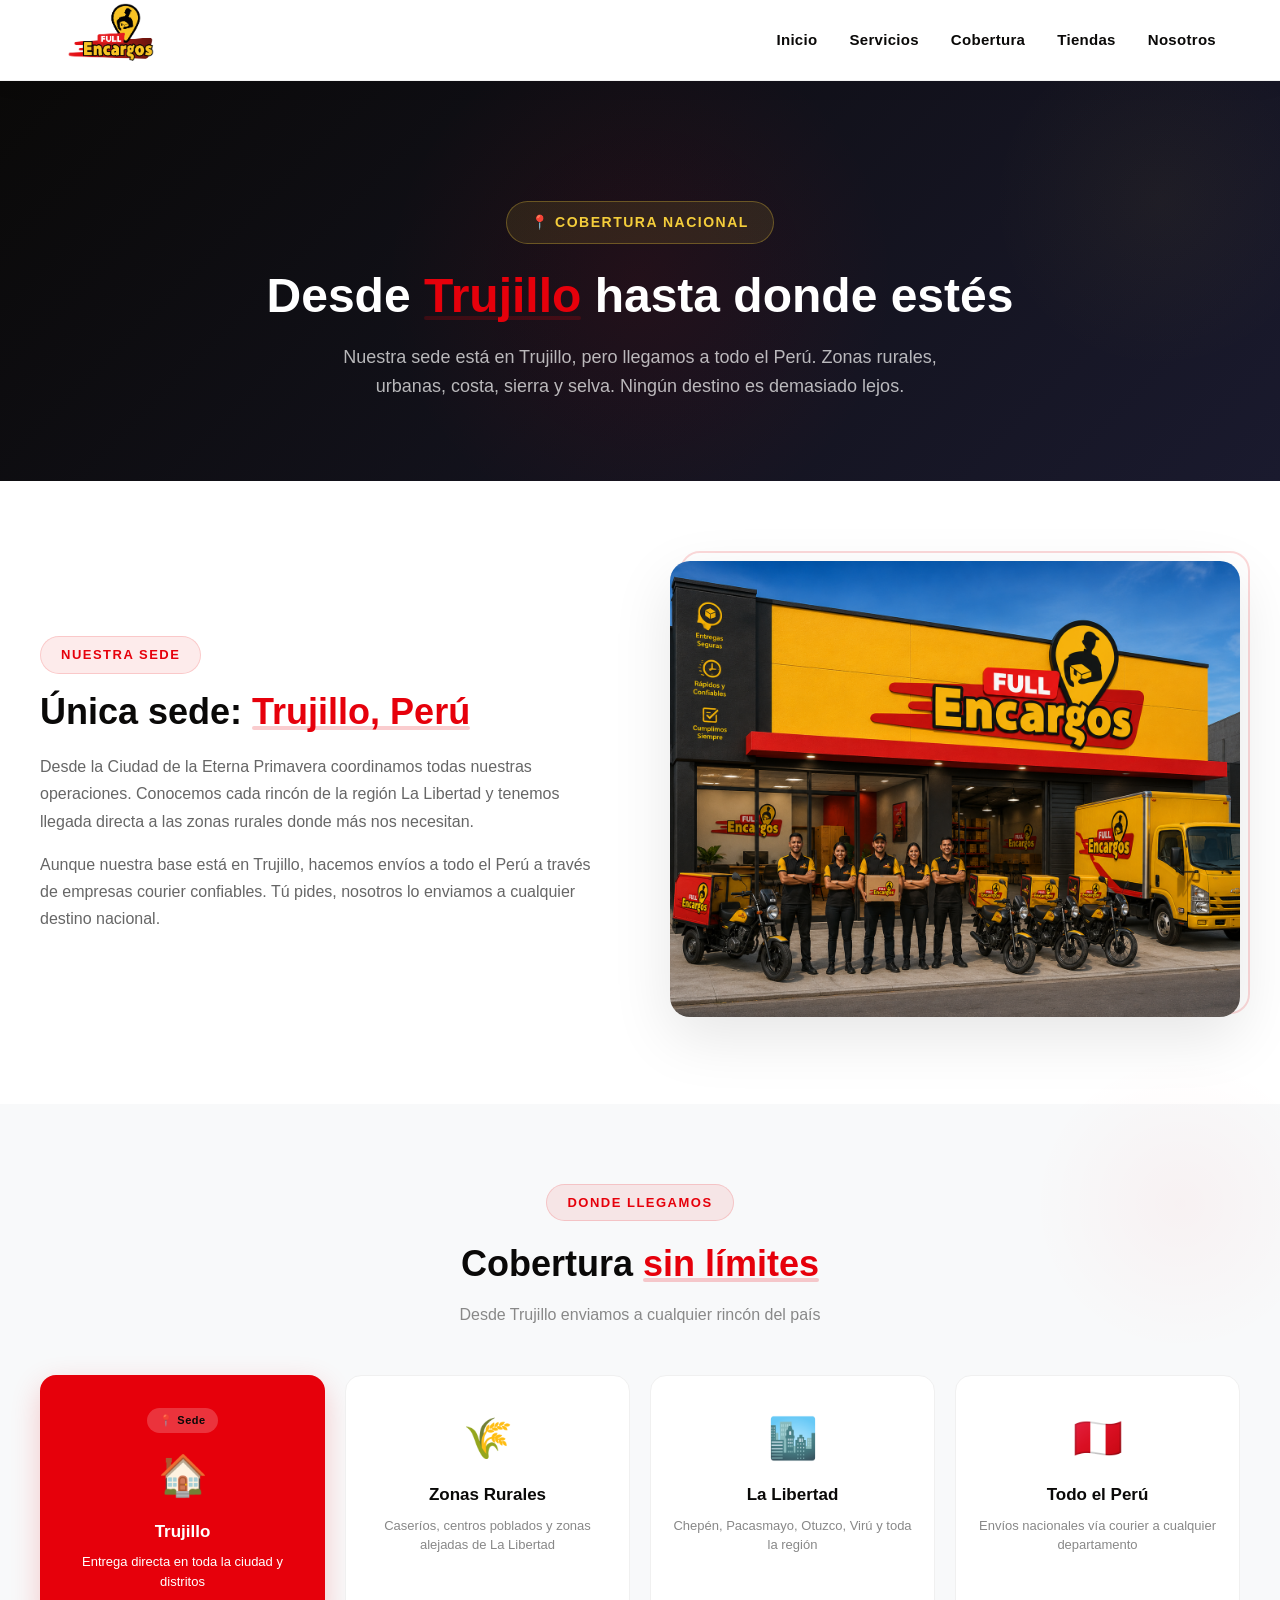
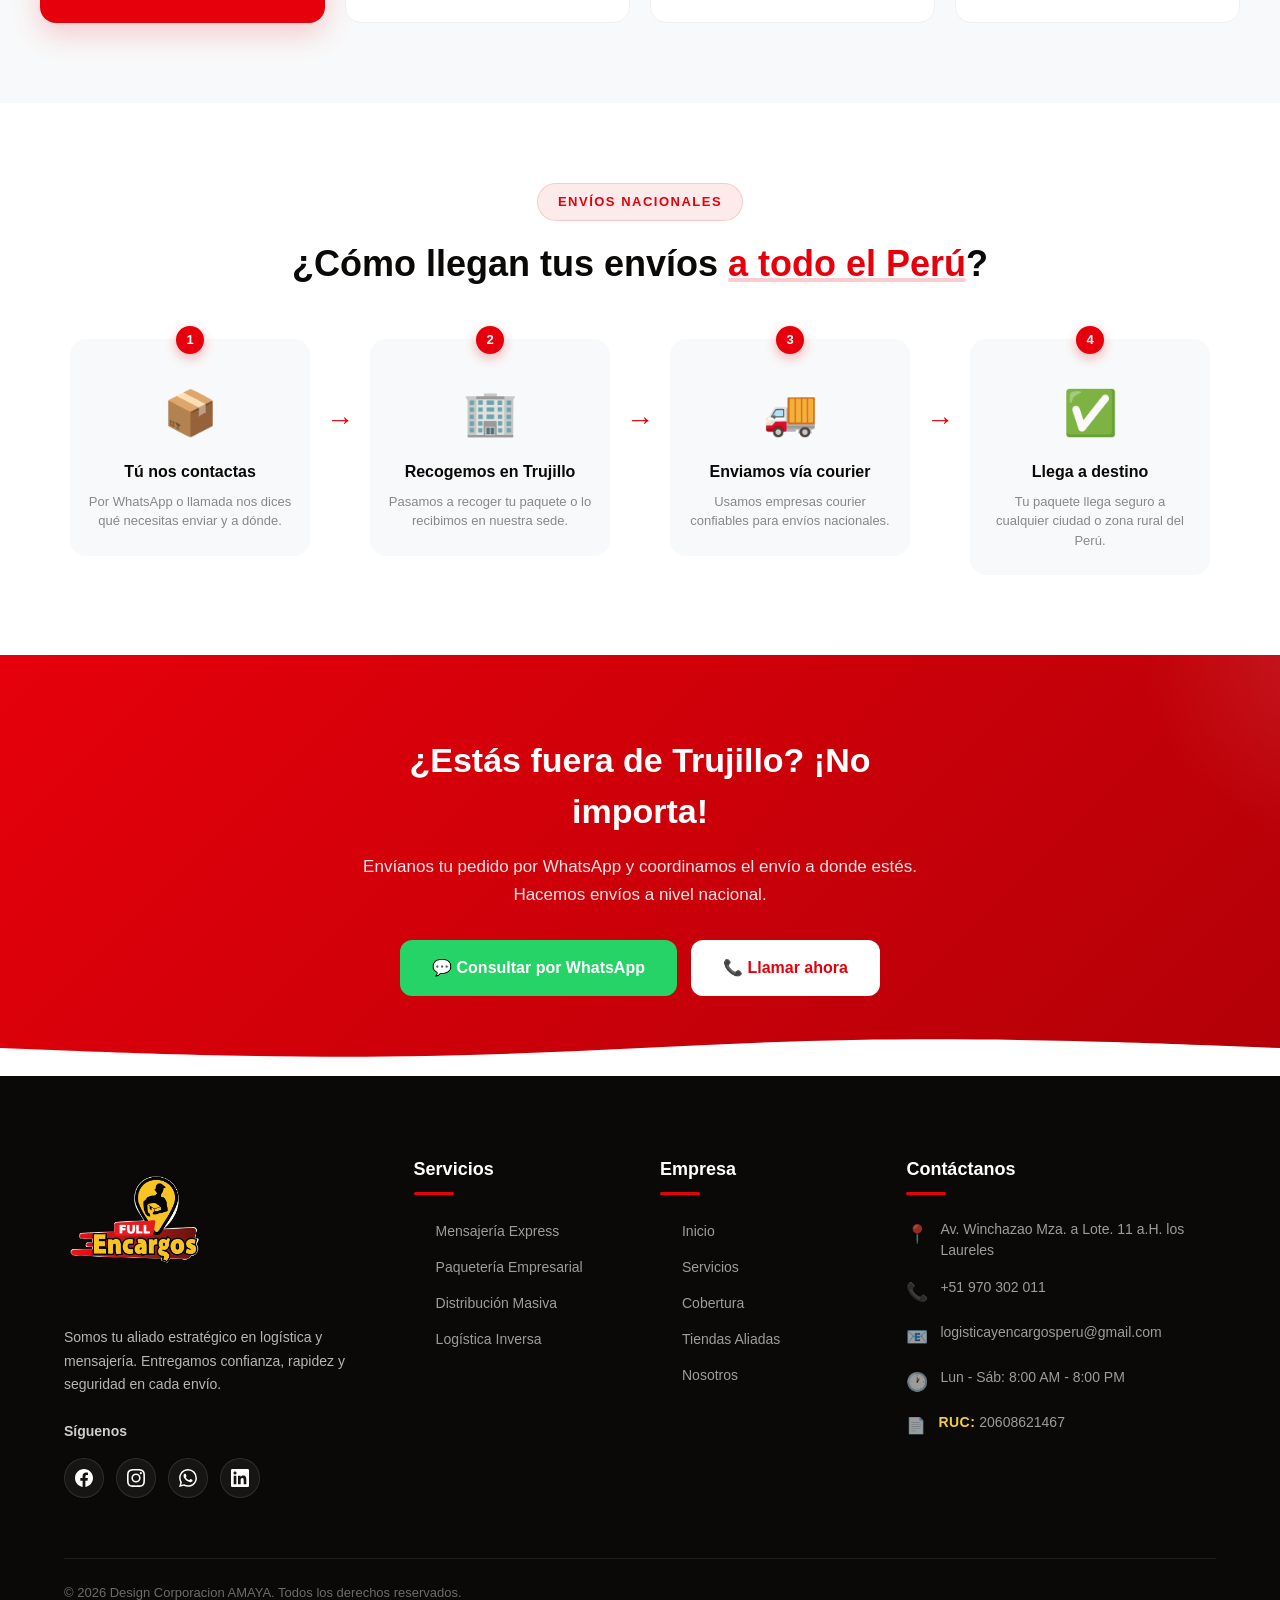
==== commit 6af563c0: "version 2.0" ====
--- a/cobertura.html
+++ b/cobertura.html
@@ -17,23 +17,23 @@
             
             <div class="logo-area">
                 <a href="/" aria-label="Ir a la página de inicio de Full Encargos">
-                    <img src="img/full encargos.png" 
+                    <img src="img/logo.png" 
                          alt="Full Encargos Logística" 
                          class="logo-img"
                          width="150"
-                         height="50"
+                         height="150"
                          loading="eager">
                 </a>
             </div>
 
             <nav class="nav-navigation" id="navNavigation" role="navigation" aria-label="Menú principal">
                 <ul class="nav-list">
-                    <li><a href="#inicio" class="nav-link">Inicio</a></li>
+                    <li><a href="index.html" class="nav-link">Inicio</a></li>
                     <li><a href="servicios.html" class="nav-link">Servicios</a></li>
                     <li><a href="cobertura.html" class="nav-link">Cobertura</a></li>
                     <li><a href="tienda.html" class="nav-link">Tiendas</a></li>
                     <li><a href="nosotros.html" class="nav-link">Nosotros</a></li>
-                   
+                
                 </ul>
             </nav>
 
@@ -84,7 +84,7 @@
                     </p>
                 </div>
                 <div class="headquarters-image">
-                    <img src="img/trujillo-sede.jpg" alt="Sede de Full Encargos en Trujillo, Perú" loading="lazy">
+                    <img src="img/local.png" alt="Sede de Full Encargos en Trujillo, Perú" loading="lazy">
                 </div>
             </div>
         </section>
@@ -171,10 +171,10 @@
                     Hacemos envíos a nivel nacional.
                 </p>
                 <div class="coverage-cta-buttons">
-                    <a href="https://wa.me/51999888777" class="cta-btn-whatsapp" target="_blank" rel="noopener">
+                    <a href="https://wa.me/51970302011" class="cta-btn-whatsapp" target="_blank" rel="noopener">
                         💬 Consultar por WhatsApp
                     </a>
-                    <a href="tel:+51999888777" class="cta-btn-light">
+                    <a href="tel:+51970302011" class="cta-btn-light">
                         📞 Llamar ahora
                     </a>
                 </div>
@@ -196,7 +196,7 @@
             
             <!-- Columna 1: Marca y descripción -->
             <div class="footer-col footer-brand">
-                <img src="img/full encargos.png" alt="Full Encargos Logística" class="footer-logo">
+                <img src="img/logo.png" alt="Full Encargos Logística" class="footer-logo">
                 <p class="footer-description">
                     Somos tu aliado estratégico en logística y mensajería. Entregamos confianza, rapidez y seguridad en cada envío.
                 </p>
@@ -205,7 +205,7 @@
                 <div class="footer-social">
                     <h4 class="footer-social-title">Síguenos</h4>
                     <div class="social-links">
-                        <a href="#" class="social-link" aria-label="Facebook" target="_blank" rel="noopener">
+                        <a href="https://www.facebook.com/ayudaencompras?locale=es_LA" class="social-link" aria-label="Facebook" target="_blank" rel="noopener">
                             <svg class="social-icon" viewBox="0 0 24 24" fill="currentColor">
                                 <path d="M24 12.073c0-6.627-5.373-12-12-12s-12 5.373-12 12c0 5.99 4.388 10.954 10.125 11.854v-8.385H7.078v-3.47h3.047V9.43c0-3.007 1.792-4.669 4.533-4.669 1.312 0 2.686.235 2.686.235v2.953H15.83c-1.491 0-1.956.925-1.956 1.874v2.25h3.328l-.532 3.47h-2.796v8.385C19.612 23.027 24 18.062 24 12.073z"/>
                             </svg>
@@ -215,7 +215,7 @@
                                 <path d="M12 2.163c3.204 0 3.584.012 4.85.07 3.252.148 4.771 1.691 4.919 4.919.058 1.265.069 1.645.069 4.849 0 3.205-.012 3.584-.069 4.849-.149 3.225-1.664 4.771-4.919 4.919-1.266.058-1.644.07-4.85.07-3.204 0-3.584-.012-4.849-.07-3.26-.149-4.771-1.699-4.919-4.92-.058-1.265-.07-1.644-.07-4.849 0-3.204.013-3.583.07-4.849.149-3.227 1.664-4.771 4.919-4.919 1.266-.057 1.645-.069 4.849-.069zM12 0C8.741 0 8.333.014 7.053.072 2.695.272.273 2.69.073 7.052.014 8.333 0 8.741 0 12c0 3.259.014 3.668.072 4.948.2 4.358 2.618 6.78 6.98 6.98C8.333 23.986 8.741 24 12 24c3.259 0 3.668-.014 4.948-.072 4.354-.2 6.782-2.618 6.979-6.98.059-1.28.073-1.689.073-4.948 0-3.259-.014-3.667-.072-4.947-.196-4.354-2.617-6.78-6.979-6.98C15.668.014 15.259 0 12 0zm0 5.838a6.162 6.162 0 100 12.324 6.162 6.162 0 000-12.324zM12 16a4 4 0 110-8 4 4 0 010 8zm6.406-11.845a1.44 1.44 0 100 2.881 1.44 1.44 0 000-2.881z"/>
                             </svg>
                         </a>
-                        <a href="#" class="social-link" aria-label="WhatsApp" target="_blank" rel="noopener">
+                        <a href="https://wa.me/51970302011" class="social-link" aria-label="WhatsApp" target="_blank" rel="noopener">
                             <svg class="social-icon" viewBox="0 0 24 24" fill="currentColor">
                                 <path d="M17.472 14.382c-.297-.149-1.758-.867-2.03-.967-.273-.099-.471-.148-.67.15-.197.297-.767.966-.94 1.164-.173.199-.347.223-.644.075-.297-.15-1.255-.463-2.39-1.475-.883-.788-1.48-1.761-1.653-2.059-.173-.297-.018-.458.13-.606.134-.133.298-.347.446-.52.149-.174.198-.298.298-.497.099-.198.05-.371-.025-.52-.075-.149-.669-1.612-.916-2.207-.242-.579-.487-.5-.669-.51-.173-.008-.371-.01-.57-.01-.198 0-.52.074-.792.372-.272.297-1.04 1.016-1.04 2.479 0 1.462 1.065 2.875 1.213 3.074.149.198 2.096 3.2 5.077 4.487.709.306 1.262.489 1.694.625.712.227 1.36.195 1.871.118.571-.085 1.758-.719 2.006-1.413.248-.694.248-1.289.173-1.413-.074-.124-.272-.198-.57-.347m-5.421 7.403h-.004a9.87 9.87 0 01-5.031-1.378l-.361-.214-3.741.982.998-3.648-.235-.374a9.86 9.86 0 01-1.51-5.26c.001-5.45 4.436-9.884 9.888-9.884 2.64 0 5.122 1.03 6.988 2.898a9.825 9.825 0 012.893 6.994c-.003 5.45-4.437 9.884-9.885 9.884m8.413-18.297A11.815 11.815 0 0012.05 0C5.495 0 .16 5.335.157 11.892c0 2.096.547 4.142 1.588 5.945L.057 24l6.305-1.654a11.882 11.882 0 005.683 1.448h.005c6.554 0 11.89-5.335 11.893-11.893a11.821 11.821 0 00-3.48-8.413z"/>
                             </svg>
@@ -233,12 +233,10 @@
             <div class="footer-col">
                 <h3 class="footer-heading">Servicios</h3>
                 <ul class="footer-links">
-                    <li><a href="#servicios">Mensajería Express</a></li>
-                    <li><a href="#servicios">Paquetería Empresarial</a></li>
-                    <li><a href="#servicios">Envíos Same Day</a></li>
-                    <li><a href="#servicios">Distribución Masiva</a></li>
-                    <li><a href="#servicios">Logística Inversa</a></li>
-                    <li><a href="#servicios">Rastreo en Tiempo Real</a></li>
+                    <li><a href="servicios.html#mensajeria">Mensajería Express</a></li>
+                    <li><a href="servicios.html#paqueteria">Paquetería Empresarial</a></li>
+                    <li><a href="servicios.html#distribucion">Distribución Masiva</a></li>
+                    <li><a href="servicios.html#logistica-inversa">Logística Inversa</a></li>
                 </ul>
             </div>
 
@@ -246,12 +244,11 @@
             <div class="footer-col">
                 <h3 class="footer-heading">Empresa</h3>
                 <ul class="footer-links">
-                    <li><a href="#nosotros">Sobre Nosotros</a></li>
-                    <li><a href="#cobertura">Cobertura</a></li>
-                    <li><a href="#tiendas">Tiendas Aliadas</a></li>
-                    <li><a href="#">Trabaja con Nosotros</a></li>
-                    <li><a href="#">Blog Logístico</a></li>
-                    <li><a href="#">Preguntas Frecuentes</a></li>
+                    <li><a href="index.html">Inicio</a></li>
+                    <li><a href="servicios.html">Servicios</a></li>
+                    <li><a href="cobertura.html">Cobertura</a></li>
+                    <li><a href="tienda.html">Tiendas Aliadas</a></li>
+                    <li><a href="nosotros.html">Nosotros</a></li>
                 </ul>
             </div>
 
@@ -261,12 +258,11 @@
                 <ul class="footer-contact-list">
                     <li>
                         <span class="contact-icon">📍</span>
-                        <span>
-Av. Winchazao Mza. a Lote. 11 a.H. los Laureles</span>
+                        <span>Av. Winchazao Mza. a Lote. 11 a.H. los Laureles</span>
                     </li>
                     <li>
                         <span class="contact-icon">📞</span>
-                        <a href="tel:+51999888777">+51  970 302 011</a>
+                        <a href="tel:+51970302011">+51 970 302 011</a>
                     </li>
                     <li>
                         <span class="contact-icon">📧</span>
@@ -276,35 +272,26 @@
                         <span class="contact-icon">🕐</span>
                         <span>Lun - Sáb: 8:00 AM - 8:00 PM</span>
                     </li>
-                </ul>
-                
-                <!-- Newsletter -->
-                <div class="footer-newsletter">
-                    <h4>Recibe ofertas y tips logísticos</h4>
-                    <form class="newsletter-form" id="newsletterForm">
-                        <input type="email" placeholder="Tu correo electrónico" required>
-                        <button type="submit">Suscribirme</button>
-                    </form>
-                </div>
+                    <!-- RUC añadido aquí -->
+                    <li class="footer-ruc">
+                        <span class="contact-icon">📄</span>
+                        <span><strong>RUC:</strong> 20608621467</span>
+                    </li>
+                </ul>
             </div>
         </div>
+        
 
         <!-- Barra inferior -->
         <div class="footer-bottom">
             <div class="footer-bottom-content">
-                <p>&copy; 2026 Corporacion AMAYA. Todos los derechos reservados.</p>
-                <div class="footer-bottom-links">
-                    <a href="#">Términos y Condiciones</a>
-                    <span class="separator">|</span>
-                    <a href="#">Política de Privacidad</a>
-                    <span class="separator">|</span>
-                    <a href="#">Aviso Legal</a>
-                </div>
+                <p>&copy; 2026 Design Corporacion AMAYA. Todos los derechos reservados.</p>
             </div>
         </div>
     </div>
 </footer>
 
     <script src="js/header.js"></script>
+    <script src="js/footer.js"></script>
 </body>
 </html>
--- a/css/header.css
+++ b/css/header.css
@@ -89,7 +89,7 @@
 
 .logo-img {
     display: block;
-    max-height: 55px;
+    max-height: 100px;
     width: auto;
     object-fit: contain;
     transition: transform 0.3s ease;
--- a/css/footer.css
+++ b/css/footer.css
@@ -77,8 +77,8 @@
 }
 
 .footer-logo {
-    max-height: 50px;
-    width: auto;
+    max-height: 150px;
+    width: 150px;
     margin-bottom: 20px;
 }
 
@@ -371,4 +371,21 @@
         width: 16px;
         height: 16px;
     }
+}
+
+/* =============================================
+   RUC EN FOOTER
+   ============================================= */
+.footer-ruc {
+    margin-top: 4px;
+}
+
+.footer-ruc span strong {
+    font-weight: 700;
+    color: var(--amarillo-logo, #F4CD3B);
+    letter-spacing: 0.5px;
+}
+
+.footer-ruc .contact-icon {
+    font-size: 1rem;
 }
